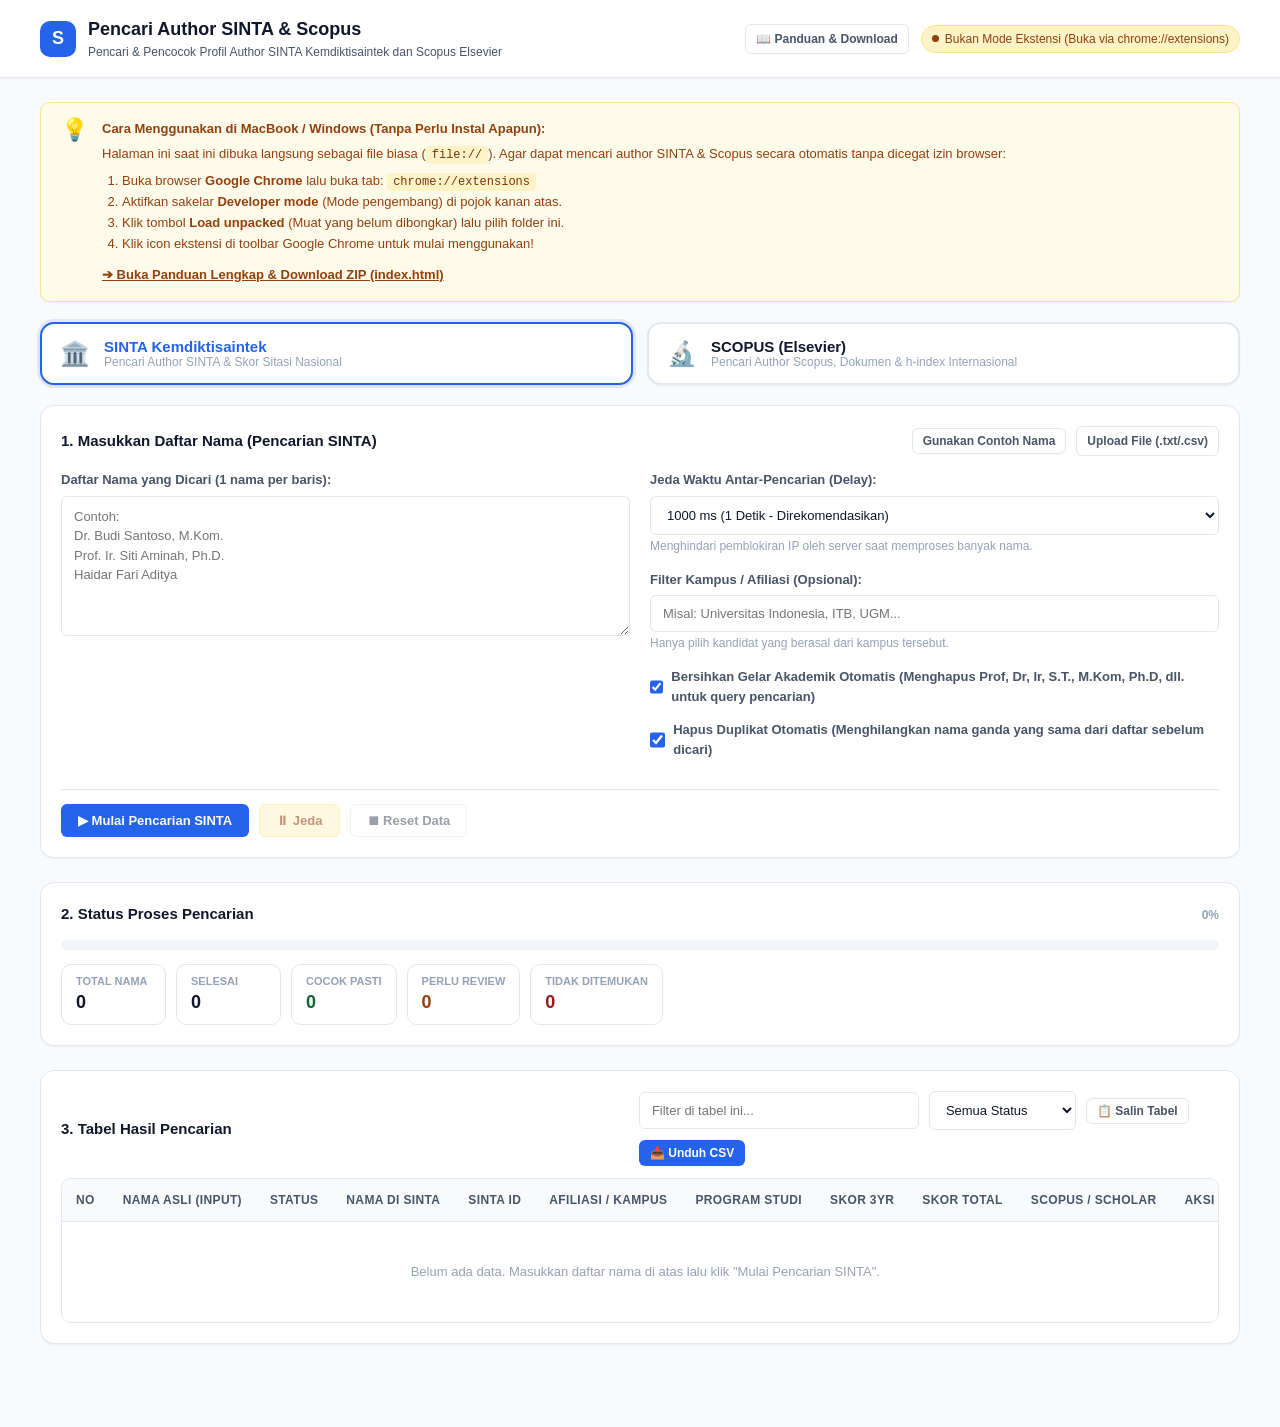
==== dashboard.html @ e217116c "Setup GitHub Pages landing page with direct zip download and tutorial" ====
<!DOCTYPE html>
<html lang="id">
<head>
    <meta charset="UTF-8">
    <meta name="viewport" content="width=device-width, initial-scale=1.0">
    <title>Pencari Author SINTA & Scopus - Pencocok & Resolusi Nama</title>
    <link rel="stylesheet" href="style.css">
    <link rel="shortcut icon" href="icon.png" type="image/png">
</head>
<body>

    <!-- Header Navigation -->
    <header>
        <div class="container header-content">
            <div class="brand">
                <div class="brand-icon">S</div>
                <div>
                    <h1>Pencari Author SINTA & Scopus</h1>
                    <p>Pencari & Pencocok Profil Author SINTA Kemdiktisaintek dan Scopus Elsevier</p>
                </div>
            </div>
            <div class="header-meta">
                <a href="index.html" target="_blank" class="btn btn-secondary btn-sm" style="text-decoration: none; display: inline-flex; align-items: center; gap: 6px;">
                    📖 Panduan & Download
                </a>
                <span id="serverStatusBadge" class="badge-server">
                    <span class="dot"></span> Memeriksa Mode Ekstensi...
                </span>
            </div>
        </div>
    </header>

    <main class="container">

        <!-- Non-Extension Mode Notice Banner (Hidden when running as Chrome Extension) -->
        <div id="standaloneNotice" class="alert-banner hidden">
            <div class="alert-icon">💡</div>
            <div class="alert-body">
                <strong>Cara Menggunakan di MacBook / Windows (Tanpa Perlu Instal Apapun):</strong>
                <p style="margin: 4px 0 6px 0;">Halaman ini saat ini dibuka langsung sebagai file biasa (<code>file://</code>). Agar dapat mencari author SINTA & Scopus secara otomatis tanpa dicegat izin browser:</p>
                <ol style="margin: 0 0 0 20px; line-height: 1.6;">
                    <li>Buka browser <strong>Google Chrome</strong> lalu buka tab: <code>chrome://extensions</code></li>
                    <li>Aktifkan sakelar <strong>Developer mode</strong> (Mode pengembang) di pojok kanan atas.</li>
                    <li>Klik tombol <strong>Load unpacked</strong> (Muat yang belum dibongkar) lalu pilih folder ini.</li>
                    <li>Klik icon ekstensi di toolbar Google Chrome untuk mulai menggunakan!</li>
                </ol>
                <div style="margin-top: 10px;">
                    <a href="index.html" target="_blank" style="color: #92400e; font-weight: 600; text-decoration: underline;">
                        ➔ Buka Panduan Lengkap & Download ZIP (index.html)
                    </a>
                </div>
            </div>
        </div>

        <!-- Source Selector Tabs -->
        <div class="source-tabs">
            <button type="button" id="tabSinta" class="source-tab active">
                <span class="source-icon">🏛️</span>
                <div>
                    <div class="source-title">SINTA Kemdiktisaintek</div>
                    <div class="source-desc">Pencari Author SINTA & Skor Sitasi Nasional</div>
                </div>
            </button>
            <button type="button" id="tabScopus" class="source-tab">
                <span class="source-icon">🔬</span>
                <div>
                    <div class="source-title">SCOPUS (Elsevier)</div>
                    <div class="source-desc">Pencari Author Scopus, Dokumen & h-index Internasional</div>
                </div>
            </button>
        </div>

        <!-- Section 1: Input & Configuration -->
        <section class="card">
            <div class="card-title">
                <span id="section1Title">1. Masukkan Daftar Nama (Pencarian SINTA)</span>
                <div class="btn-group">
                    <button type="button" id="btnSampleNames" class="btn btn-secondary btn-sm">Gunakan Contoh Nama</button>
                    <label class="btn btn-secondary btn-sm" style="margin-bottom: 0; cursor: pointer;">
                        Upload File (.txt/.csv)
                        <input type="file" id="fileUploadInput" accept=".txt,.csv" style="display: none;">
                    </label>
                </div>
            </div>

            <div class="grid-2">
                <!-- Names Textarea -->
                <div>
                    <label for="namesInput">Daftar Nama yang Dicari (1 nama per baris):</label>
                    <textarea id="namesInput" placeholder="Contoh:&#10;Dr. Budi Santoso, M.Kom.&#10;Prof. Ir. Siti Aminah, Ph.D.&#10;Haidar Fari Aditya"></textarea>
                </div>

                <!-- Parameters & Options -->
                <div>
                    <div class="form-group">
                        <label for="delaySelect">Jeda Waktu Antar-Pencarian (Delay):</label>
                        <select id="delaySelect">
                            <option value="800">800 ms (Cepat)</option>
                            <option value="1000" selected>1000 ms (1 Detik - Direkomendasikan)</option>
                            <option value="1500">1500 ms (1.5 Detik - Lebih Aman)</option>
                            <option value="2000">2000 ms (2 Detik - Sangat Aman)</option>
                        </select>
                        <span class="text-muted text-sm">Menghindari pemblokiran IP oleh server saat memproses banyak nama.</span>
                    </div>

                    <div class="form-group">
                        <label for="campusFilter">Filter Kampus / Afiliasi (Opsional):</label>
                        <input type="text" id="campusFilter" placeholder="Misal: Universitas Indonesia, ITB, UGM...">
                        <span class="text-muted text-sm">Hanya pilih kandidat yang berasal dari kampus tersebut.</span>
                    </div>

                    <div class="form-group">
                        <label class="form-check">
                            <input type="checkbox" id="stripTitlesCheck" checked>
                            <span><strong>Bersihkan Gelar Akademik Otomatis</strong> (Menghapus Prof, Dr, Ir, S.T., M.Kom, Ph.D, dll. untuk query pencarian)</span>
                        </label>
                    </div>

                    <div class="form-group">
                        <label class="form-check">
                            <input type="checkbox" id="removeDuplicatesCheck" checked>
                            <span><strong>Hapus Duplikat Otomatis</strong> (Menghilangkan nama ganda yang sama dari daftar sebelum dicari)</span>
                        </label>
                    </div>
                </div>
            </div>

            <!-- Action Buttons -->
            <div class="btn-group" style="margin-top: 16px; padding-top: 14px; border-top: 1px solid var(--border-color);">
                <button type="button" id="btnStart" class="btn btn-primary">
                    ▶ Mulai Pencarian SINTA
                </button>
                <button type="button" id="btnPause" class="btn btn-warning" disabled>
                    ⏸ Jeda
                </button>
                <button type="button" id="btnReset" class="btn btn-secondary" disabled>
                    ⏹ Reset Data
                </button>
            </div>
        </section>

        <!-- Section 2: Progress & Stats Dashboard -->
        <section class="card">
            <div class="card-title">
                <span>2. Status Proses Pencarian</span>
                <span id="progressText" class="text-muted text-sm">0%</span>
            </div>

            <div class="progress-container">
                <div id="progressBar" class="progress-bar"></div>
            </div>

            <div class="stat-pills">
                <div class="stat-pill">
                    <span class="stat-label">Total Nama</span>
                    <span id="statTotal" class="stat-value">0</span>
                </div>
                <div class="stat-pill">
                    <span class="stat-label">Selesai</span>
                    <span id="statDone" class="stat-value">0</span>
                </div>
                <div class="stat-pill">
                    <span class="stat-label">Cocok Pasti</span>
                    <span id="statMatched" class="stat-value text-success">0</span>
                </div>
                <div class="stat-pill">
                    <span class="stat-label">Perlu Review</span>
                    <span id="statReview" class="stat-value" style="color: var(--warning-text);">0</span>
                </div>
                <div class="stat-pill">
                    <span class="stat-label">Tidak Ditemukan</span>
                    <span id="statNotFound" class="stat-value text-danger">0</span>
                </div>
            </div>
        </section>

        <!-- Review Alert Banner (When multiple candidates need user confirmation) -->
        <div id="reviewBanner" class="review-box hidden">
            <div style="display: flex; justify-content: space-between; align-items: center; flex-wrap: wrap; gap: 12px;">
                <div>
                    <strong style="color: var(--warning-text); font-size: 14px;">⚠ Perhatian: Terdapat <span id="reviewCount">0</span> nama yang memerlukan konfirmasi Anda</strong>
                    <p style="color: var(--text-secondary); font-size: 12px; margin-top: 2px;">
                        Ditemukan lebih dari 1 kandidat atau skor kemiripan nama bervariasi.
                    </p>
                </div>
                <div class="btn-group">
                    <button type="button" id="btnReviewNext" class="btn btn-warning btn-sm">
                        Review Satu Per Satu
                    </button>
                    <button type="button" id="btnAcceptAllTop" class="btn btn-secondary btn-sm">
                        Pilih Rekomendasi Teratas untuk Semua
                    </button>
                </div>
            </div>
        </div>

        <!-- Section 3: Results Table & CSV Export -->
        <section class="card">
            <div class="table-filter-bar">
                <div class="card-title" style="margin-bottom: 0;">
                    <span>3. Tabel Hasil Pencarian</span>
                </div>

                <div class="btn-group" style="align-items: center;">
                    <input type="text" id="tableSearchInput" class="search-table-input" placeholder="Filter di tabel ini...">
                    
                    <select id="statusFilter" style="width: auto;">
                        <option value="all">Semua Status</option>
                        <option value="matched">Cocok (Matched)</option>
                        <option value="need_review">Perlu Review</option>
                        <option value="not_found">Tidak Ditemukan</option>
                        <option value="skipped">Dilewati / Kosong</option>
                    </select>

                    <button type="button" id="btnCopyTable" class="btn btn-secondary btn-sm">
                        📋 Salin Tabel
                    </button>
                    <button type="button" id="btnExportCSV" class="btn btn-primary btn-sm">
                        📥 Unduh CSV
                    </button>
                </div>
            </div>

            <div class="table-wrapper">
                <table>
                    <thead id="resultsTableHead">
                        <!-- Rendered dynamically by app.js -->
                    </thead>
                    <tbody id="resultsTableBody">
                        <tr>
                            <td colspan="11" style="text-align: center; padding: 40px; color: var(--text-muted);">
                                Belum ada data. Masukkan daftar nama di atas lalu klik "Mulai Pencarian SINTA".
                            </td>
                        </tr>
                    </tbody>
                </table>
            </div>
        </section>

    </main>

    <!-- Modal for Resolving Candidate Selection -->
    <div id="reviewModal" class="modal-overlay hidden">
        <div class="modal-content">
            <div class="modal-header">
                <div>
                    <h3 id="modalTitle">Pilih Kandidat SINTA</h3>
                    <p id="modalSubtitle" class="text-muted text-sm"></p>
                </div>
                <button type="button" id="btnModalCloseHeader" class="btn btn-secondary btn-sm">✕</button>
            </div>
            
            <div class="modal-body">
                <p style="font-size: 13px; color: var(--text-secondary); margin-bottom: 12px;">
                    Klik salah satu kartu di bawah ini untuk memilih author yang sesuai, atau klik tombol "Tidak Ada yang Benar" jika bukan salah satunya:
                </p>
                <div id="candidateCardsContainer" class="candidate-grid"></div>
            </div>

            <div class="modal-footer">
                <button type="button" id="btnModalChooseNone" class="btn btn-danger btn-sm">
                    ✕ Tidak Ada yang Benar (Tandai Kosong)
                </button>
                <button type="button" id="btnModalCloseFooter" class="btn btn-secondary btn-sm">
                    Tutup
                </button>
            </div>
        </div>
    </div>

    <!-- Application Script -->
    <script src="app.js"></script>
</body>
</html>
---- style.css ----
/* ==========================================================================
   SINTA Author Finder - Clean Light Mode Stylesheet
   ========================================================================== */

:root {
    --bg-page: #f8fafc;
    --bg-card: #ffffff;
    --border-color: #e2e8f0;
    --border-light: #f1f5f9;
    
    --text-primary: #0f172a;
    --text-secondary: #475569;
    --text-muted: #94a3b8;
    
    --primary: #2563eb;
    --primary-hover: #1d4ed8;
    --primary-light: #eff6ff;
    
    --success-bg: #dcfce7;
    --success-text: #166534;
    --success-border: #bbf7d0;
    
    --warning-bg: #fef3c7;
    --warning-text: #92400e;
    --warning-border: #fde68a;
    
    --danger-bg: #fee2e2;
    --danger-text: #991b1b;
    --danger-border: #fecaca;
    
    --neutral-bg: #f1f5f9;
    --neutral-text: #475569;
    --neutral-border: #cbd5e1;

    --radius-sm: 6px;
    --radius-md: 10px;
    --radius-lg: 14px;
    --shadow-sm: 0 1px 2px 0 rgba(0, 0, 0, 0.05);
    --shadow-md: 0 4px 6px -1px rgba(0, 0, 0, 0.07), 0 2px 4px -2px rgba(0, 0, 0, 0.05);
    --shadow-lg: 0 10px 15px -3px rgba(0, 0, 0, 0.08), 0 4px 6px -4px rgba(0, 0, 0, 0.04);
}

* {
    box-sizing: border-box;
    margin: 0;
    padding: 0;
}

body {
    font-family: -apple-system, BlinkMacSystemFont, "Segoe UI", Roboto, "Helvetica Neue", Arial, sans-serif;
    background-color: var(--bg-page);
    color: var(--text-primary);
    line-height: 1.5;
    font-size: 14px;
    padding-bottom: 60px;
}

/* Header & Container */
.container {
    max-width: 1240px;
    margin: 0 auto;
    padding: 0 20px;
}

header {
    background: #ffffff;
    border-bottom: 1px solid var(--border-color);
    padding: 16px 0;
    margin-bottom: 24px;
    box-shadow: var(--shadow-sm);
}

.header-content {
    display: flex;
    justify-content: space-between;
    align-items: center;
}

.brand {
    display: flex;
    align-items: center;
    gap: 12px;
}

.brand-icon {
    width: 36px;
    height: 36px;
    background: var(--primary);
    color: white;
    border-radius: var(--radius-md);
    display: flex;
    align-items: center;
    justify-content: center;
    font-weight: 700;
    font-size: 18px;
}

.brand h1 {
    font-size: 18px;
    font-weight: 700;
    color: var(--text-primary);
}

.brand p {
    font-size: 12px;
    color: var(--text-secondary);
}

.header-meta {
    display: flex;
    align-items: center;
    gap: 12px;
}

.badge-server {
    display: inline-flex;
    align-items: center;
    gap: 6px;
    font-size: 12px;
    padding: 4px 10px;
    border-radius: 9999px;
    background: var(--success-bg);
    color: var(--success-text);
    border: 1px solid var(--success-border);
    font-weight: 500;
}

.badge-server.badge-success {
    background: var(--success-bg);
    color: var(--success-text);
    border-color: var(--success-border);
}

.badge-server.badge-warning {
    background: var(--warning-bg);
    color: var(--warning-text);
    border-color: var(--warning-border);
}

.alert-banner {
    display: flex;
    align-items: flex-start;
    gap: 14px;
    padding: 16px 20px;
    margin-bottom: 20px;
    background: #fffbeb;
    border: 1px solid #fde68a;
    border-radius: var(--radius-md);
    color: #92400e;
    box-shadow: var(--shadow-sm);
}

.alert-banner .alert-icon {
    font-size: 22px;
    line-height: 1;
}

.alert-banner .alert-body {
    flex: 1;
    font-size: 13px;
    line-height: 1.6;
}

.alert-banner .alert-body code {
    background: #fef3c7;
    padding: 2px 6px;
    border-radius: 4px;
    font-size: 12px;
    font-family: monospace;
    color: #78350f;
}

.dot {
    width: 7px;
    height: 7px;
    border-radius: 50%;
    background: currentColor;
    display: inline-block;
}

/* Source Selector Tabs */
.source-tabs {
    display: grid;
    grid-template-columns: 1fr 1fr;
    gap: 14px;
    margin-bottom: 20px;
}

.source-tab {
    background: #ffffff;
    border: 2px solid var(--border-color);
    border-radius: var(--radius-lg);
    padding: 14px 18px;
    display: flex;
    align-items: center;
    gap: 14px;
    cursor: pointer;
    transition: all 0.2s ease;
    text-align: left;
    box-shadow: var(--shadow-sm);
}

.source-tab:hover {
    border-color: #93c5fd;
    background: #f8fafc;
}

.source-tab.active {
    border-color: var(--primary);
    background: #ffffff;
    box-shadow: 0 0 0 3px rgba(37, 99, 235, 0.12), var(--shadow-sm);
}

.source-icon {
    font-size: 24px;
    line-height: 1;
}

.source-title {
    font-size: 15px;
    font-weight: 700;
    color: var(--text-primary);
}

.source-desc {
    font-size: 12px;
    color: var(--text-muted);
}

.source-tab.active .source-title {
    color: var(--primary);
}

/* Cards & Layout */
.card {
    background: var(--bg-card);
    border: 1px solid var(--border-color);
    border-radius: var(--radius-lg);
    box-shadow: var(--shadow-sm);
    padding: 20px;
    margin-bottom: 24px;
}

.card-title {
    font-size: 15px;
    font-weight: 600;
    margin-bottom: 14px;
    color: var(--text-primary);
    display: flex;
    align-items: center;
    justify-content: space-between;
}

.grid-2 {
    display: grid;
    grid-template-columns: 1fr 1fr;
    gap: 20px;
}

@media (max-width: 860px) {
    .grid-2 {
        grid-template-columns: 1fr;
    }
}

/* Forms & Inputs */
label {
    display: block;
    font-size: 13px;
    font-weight: 600;
    color: var(--text-secondary);
    margin-bottom: 6px;
}

textarea, input[type="text"], select {
    width: 100%;
    padding: 10px 12px;
    border: 1px solid var(--border-color);
    border-radius: var(--radius-sm);
    font-size: 13px;
    color: var(--text-primary);
    background: #ffffff;
    transition: border-color 0.15s ease, box-shadow 0.15s ease;
    font-family: inherit;
}

textarea:focus, input[type="text"]:focus, select:focus {
    outline: none;
    border-color: var(--primary);
    box-shadow: 0 0 0 3px rgba(37, 99, 235, 0.12);
}

textarea {
    resize: vertical;
    min-height: 140px;
    line-height: 1.5;
}

.form-group {
    margin-bottom: 14px;
}

.form-check {
    display: flex;
    align-items: center;
    gap: 8px;
    cursor: pointer;
    font-size: 13px;
    color: var(--text-secondary);
    user-select: none;
}

.form-check input[type="checkbox"] {
    width: 16px;
    height: 16px;
    cursor: pointer;
    accent-color: var(--primary);
}

/* Buttons */
.btn-group {
    display: flex;
    flex-wrap: wrap;
    gap: 10px;
    align-items: center;
}

.btn {
    display: inline-flex;
    align-items: center;
    justify-content: center;
    gap: 6px;
    padding: 8px 16px;
    font-size: 13px;
    font-weight: 600;
    border-radius: var(--radius-sm);
    border: 1px solid transparent;
    cursor: pointer;
    transition: all 0.15s ease;
    text-decoration: none;
    user-select: none;
}

.btn:disabled {
    opacity: 0.55;
    cursor: not-allowed !important;
}

.btn-primary {
    background: var(--primary);
    color: white;
}
.btn-primary:hover:not(:disabled) {
    background: var(--primary-hover);
}

.btn-secondary {
    background: #ffffff;
    border-color: var(--border-color);
    color: var(--text-secondary);
}
.btn-secondary:hover:not(:disabled) {
    background: var(--neutral-bg);
    color: var(--text-primary);
}

.btn-warning {
    background: var(--warning-bg);
    color: var(--warning-text);
    border-color: var(--warning-border);
}
.btn-warning:hover:not(:disabled) {
    filter: brightness(0.96);
}

.btn-danger {
    background: var(--danger-bg);
    color: var(--danger-text);
    border-color: var(--danger-border);
}

.btn-sm {
    padding: 5px 10px;
    font-size: 12px;
}

/* Progress & Live Dashboard */
.progress-container {
    background: var(--border-light);
    height: 10px;
    border-radius: 9999px;
    overflow: hidden;
    margin: 12px 0 8px 0;
    position: relative;
}

.progress-bar {
    height: 100%;
    width: 0%;
    background: var(--primary);
    border-radius: 9999px;
    transition: width 0.25s ease;
}

.stat-pills {
    display: flex;
    flex-wrap: wrap;
    gap: 10px;
    margin-top: 14px;
}

.stat-pill {
    padding: 8px 14px;
    border-radius: var(--radius-md);
    background: #ffffff;
    border: 1px solid var(--border-color);
    display: flex;
    flex-direction: column;
    min-width: 105px;
}

.stat-label {
    font-size: 11px;
    color: var(--text-muted);
    font-weight: 600;
    text-transform: uppercase;
}

.stat-value {
    font-size: 18px;
    font-weight: 700;
    color: var(--text-primary);
}

/* Badges */
.badge {
    display: inline-flex;
    align-items: center;
    gap: 4px;
    padding: 3px 8px;
    border-radius: 9999px;
    font-size: 11px;
    font-weight: 600;
    border: 1px solid transparent;
}

.badge-success {
    background: var(--success-bg);
    color: var(--success-text);
    border-color: var(--success-border);
}

.badge-warning {
    background: var(--warning-bg);
    color: var(--warning-text);
    border-color: var(--warning-border);
}

.badge-danger {
    background: var(--danger-bg);
    color: var(--danger-text);
    border-color: var(--danger-border);
}

.badge-neutral {
    background: var(--neutral-bg);
    color: var(--neutral-text);
    border-color: var(--neutral-border);
}

.badge-score {
    background: var(--primary-light);
    color: var(--primary);
    border-color: #bfdbfe;
    font-weight: 700;
}

/* Candidate Review Section / Modal */
.review-box {
    border: 1px solid #fde68a;
    background: #fffbeb;
    border-radius: var(--radius-md);
    padding: 16px;
    margin-bottom: 20px;
}

.candidate-grid {
    display: grid;
    grid-template-columns: repeat(auto-fill, minmax(320px, 1fr));
    gap: 14px;
    margin: 14px 0;
}

.candidate-card {
    background: #ffffff;
    border: 2px solid var(--border-color);
    border-radius: var(--radius-md);
    padding: 14px;
    cursor: pointer;
    transition: all 0.15s ease;
    display: flex;
    flex-direction: column;
    gap: 10px;
    position: relative;
}

.candidate-card:hover {
    border-color: #93c5fd;
    box-shadow: var(--shadow-md);
}

.candidate-card.selected {
    border-color: var(--primary);
    background: #f8fafc;
    box-shadow: 0 0 0 2px rgba(37, 99, 235, 0.15);
}

.candidate-header {
    display: flex;
    gap: 12px;
    align-items: flex-start;
}

.candidate-avatar {
    width: 52px;
    height: 52px;
    border-radius: var(--radius-sm);
    object-fit: cover;
    background: #e2e8f0;
    border: 1px solid var(--border-color);
    flex-shrink: 0;
}

.candidate-info {
    flex: 1;
    min-width: 0;
}

.candidate-name {
    font-size: 14px;
    font-weight: 700;
    color: var(--text-primary);
    margin-bottom: 2px;
    display: flex;
    align-items: center;
    gap: 6px;
    flex-wrap: wrap;
}

.candidate-affil {
    font-size: 12px;
    color: var(--text-secondary);
    font-weight: 500;
}

.candidate-dept {
    font-size: 11px;
    color: var(--text-muted);
}

.candidate-metrics {
    display: grid;
    grid-template-columns: 1fr 1fr;
    gap: 6px;
    background: var(--neutral-bg);
    padding: 8px 10px;
    border-radius: var(--radius-sm);
    font-size: 11px;
}

.candidate-metrics span {
    color: var(--text-secondary);
}

.candidate-metrics strong {
    color: var(--text-primary);
}

.candidate-subjects {
    font-size: 11px;
    color: var(--text-muted);
    overflow: hidden;
    text-overflow: ellipsis;
    white-space: nowrap;
}

.candidate-select-btn {
    margin-top: auto;
    width: 100%;
    padding: 6px 12px;
    font-size: 12px;
    font-weight: 600;
    border-radius: var(--radius-sm);
    text-align: center;
    border: 1px solid var(--border-color);
    background: #ffffff;
    color: var(--text-secondary);
}

.candidate-card.selected .candidate-select-btn {
    background: var(--primary);
    color: white;
    border-color: var(--primary);
}

/* Results Data Table */
.table-wrapper {
    overflow-x: auto;
    border: 1px solid var(--border-color);
    border-radius: var(--radius-md);
    background: #ffffff;
}

table {
    width: 100%;
    border-collapse: collapse;
    font-size: 13px;
    text-align: left;
}

thead {
    background: #f8fafc;
    border-bottom: 1px solid var(--border-color);
}

th {
    padding: 12px 14px;
    font-weight: 600;
    color: var(--text-secondary);
    white-space: nowrap;
    font-size: 12px;
    text-transform: uppercase;
    letter-spacing: 0.03em;
}

td {
    padding: 12px 14px;
    border-bottom: 1px solid var(--border-light);
    color: var(--text-primary);
    vertical-align: middle;
}

tbody tr:hover {
    background-color: #f8fafc;
}

tbody tr:last-child td {
    border-bottom: none;
}

.table-filter-bar {
    display: flex;
    justify-content: space-between;
    align-items: center;
    gap: 12px;
    margin-bottom: 12px;
    flex-wrap: wrap;
}

.search-table-input {
    max-width: 280px;
}

/* Modal for Single Item Review */
.modal-overlay {
    position: fixed;
    top: 0;
    left: 0;
    right: 0;
    bottom: 0;
    background: rgba(15, 23, 42, 0.45);
    display: flex;
    align-items: center;
    justify-content: center;
    z-index: 1000;
    padding: 20px;
    backdrop-filter: blur(2px);
}

.modal-content {
    background: #ffffff;
    border-radius: var(--radius-lg);
    box-shadow: var(--shadow-lg);
    max-width: 800px;
    width: 100%;
    max-height: 90vh;
    display: flex;
    flex-direction: column;
    overflow: hidden;
}

.modal-header {
    padding: 16px 20px;
    border-bottom: 1px solid var(--border-color);
    display: flex;
    justify-content: space-between;
    align-items: center;
}

.modal-header h3 {
    font-size: 16px;
    font-weight: 700;
}

.modal-body {
    padding: 20px;
    overflow-y: auto;
}

.modal-footer {
    padding: 14px 20px;
    border-top: 1px solid var(--border-color);
    display: flex;
    justify-content: flex-end;
    gap: 10px;
    background: #f8fafc;
}

/* Utility */
.text-muted { color: var(--text-muted); }
.text-success { color: var(--success-text); }
.text-danger { color: var(--danger-text); }
.text-sm { font-size: 12px; }
.truncate {
    overflow: hidden;
    text-overflow: ellipsis;
    white-space: nowrap;
    max-width: 220px;
}
.hidden { display: none !important; }
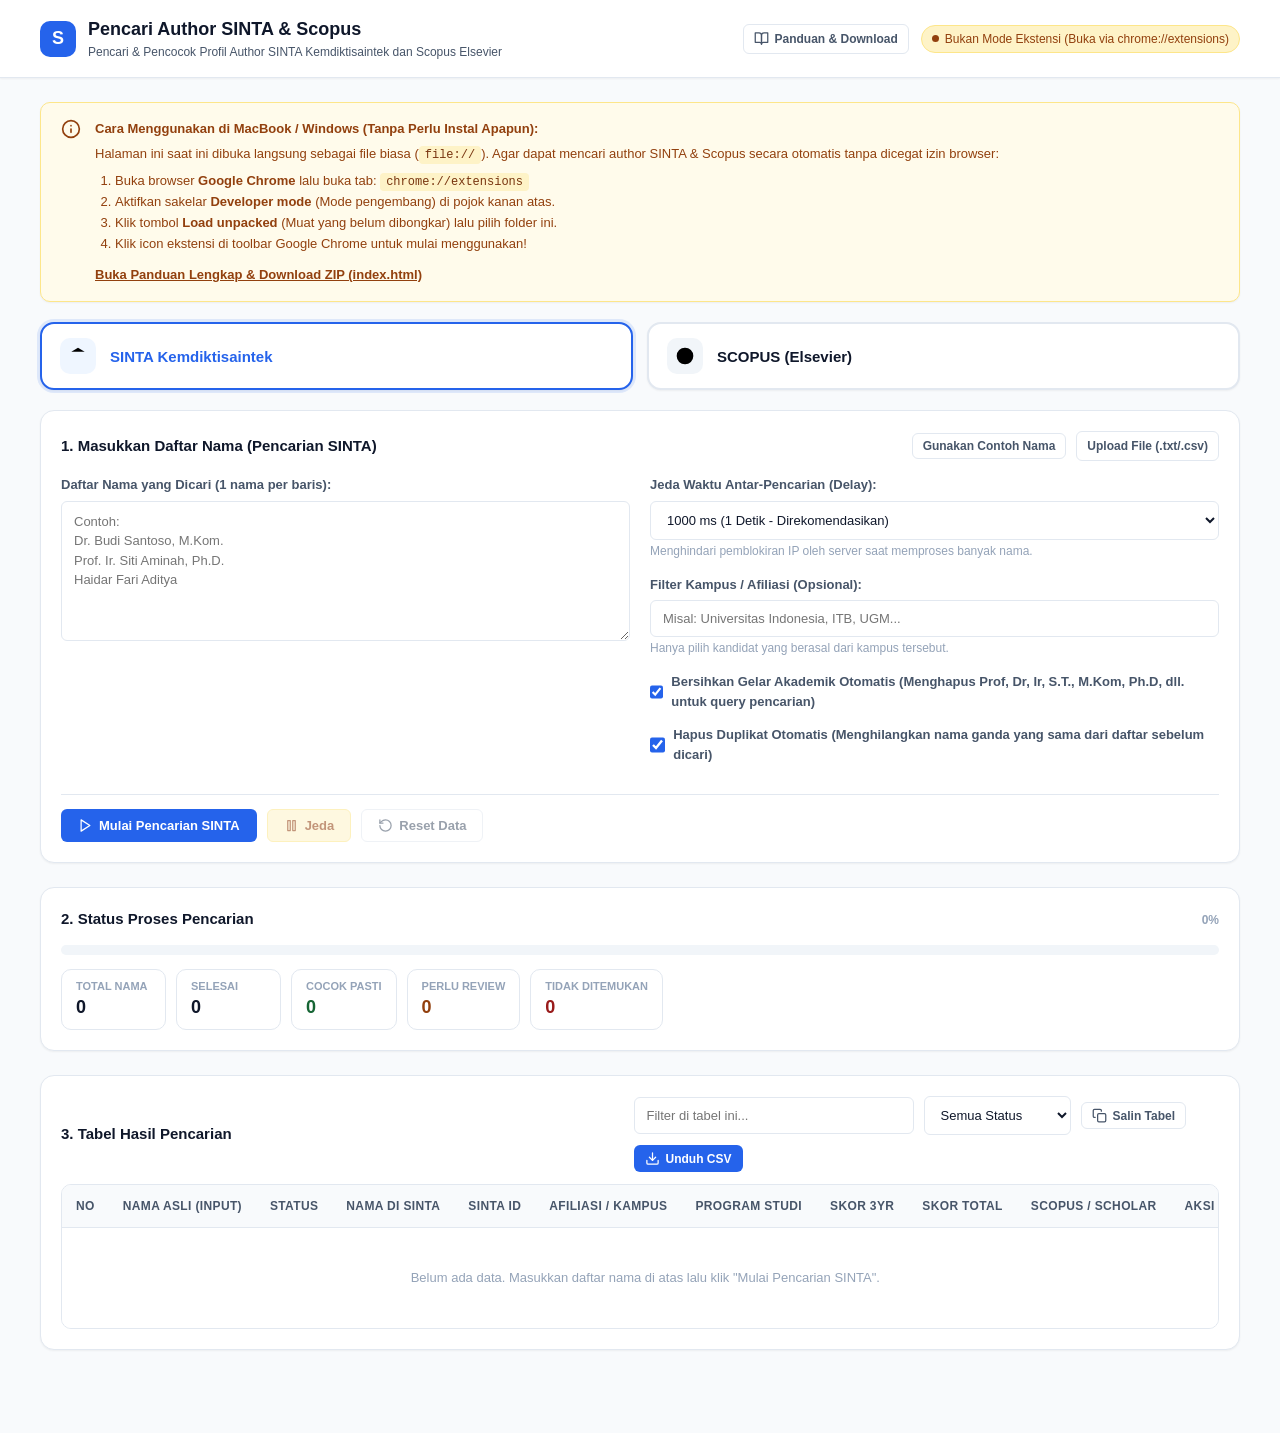
==== commit d4461e8c: "Replace keyboard emojis with clean Lucide SVG icons (MIT License) in dashboard and UI controls" ====
--- a/dashboard.html
+++ b/dashboard.html
@@ -21,7 +21,8 @@
             </div>
             <div class="header-meta">
                 <a href="index.html" target="_blank" class="btn btn-secondary btn-sm" style="text-decoration: none; display: inline-flex; align-items: center; gap: 6px;">
-                    📖 Panduan & Download
+                    <svg class="icon" viewBox="0 0 24 24"><path d="M2 3h6a4 4 0 0 1 4 4v14a3 3 0 0 0-3-3H2z"></path><path d="M22 3h-6a4 4 0 0 0-4 4v14a3 3 0 0 1 3-3h7z"></path></svg>
+                    Panduan & Download
                 </a>
                 <span id="serverStatusBadge" class="badge-server">
                     <span class="dot"></span> Memeriksa Mode Ekstensi...
@@ -34,7 +35,9 @@
 
         <!-- Non-Extension Mode Notice Banner (Hidden when running as Chrome Extension) -->
         <div id="standaloneNotice" class="alert-banner hidden">
-            <div class="alert-icon">💡</div>
+            <div class="alert-icon">
+                <svg class="icon icon-lg" viewBox="0 0 24 24"><circle cx="12" cy="12" r="10"></circle><line x1="12" y1="16" x2="12" y2="12"></line><line x1="12" y1="8" x2="12.01" y2="8"></line></svg>
+            </div>
             <div class="alert-body">
                 <strong>Cara Menggunakan di MacBook / Windows (Tanpa Perlu Instal Apapun):</strong>
                 <p style="margin: 4px 0 6px 0;">Halaman ini saat ini dibuka langsung sebagai file biasa (<code>file://</code>). Agar dapat mencari author SINTA & Scopus secara otomatis tanpa dicegat izin browser:</p>
@@ -46,7 +49,7 @@
                 </ol>
                 <div style="margin-top: 10px;">
                     <a href="index.html" target="_blank" style="color: #92400e; font-weight: 600; text-decoration: underline;">
-                        ➔ Buka Panduan Lengkap & Download ZIP (index.html)
+                        Buka Panduan Lengkap & Download ZIP (index.html)
                     </a>
                 </div>
             </div>
@@ -55,17 +58,19 @@
         <!-- Source Selector Tabs -->
         <div class="source-tabs">
             <button type="button" id="tabSinta" class="source-tab active">
-                <span class="source-icon">🏛️</span>
+                <span class="source-icon">
+                    <svg class="icon-lg" viewBox="0 0 24 24"><line x1="3" y1="22" x2="21" y2="22"></line><line x1="6" y1="18" x2="6" y2="11"></line><line x1="10" y1="18" x2="10" y2="11"></line><line x1="14" y1="18" x2="14" y2="11"></line><line x1="18" y1="18" x2="18" y2="11"></line><polygon points="12 2 20 7 4 7"></polygon></svg>
+                </span>
                 <div>
                     <div class="source-title">SINTA Kemdiktisaintek</div>
-                    <div class="source-desc">Pencari Author SINTA & Skor Sitasi Nasional</div>
                 </div>
             </button>
             <button type="button" id="tabScopus" class="source-tab">
-                <span class="source-icon">🔬</span>
+                <span class="source-icon">
+                    <svg class="icon-lg" viewBox="0 0 24 24"><circle cx="12" cy="12" r="10"></circle><line x1="2" y1="12" x2="22" y2="12"></line><path d="M12 2a15.3 15.3 0 0 1 4 10 15.3 15.3 0 0 1-4 10 15.3 15.3 0 0 1-4-10 15.3 15.3 0 0 1 4-10z"></path></svg>
+                </span>
                 <div>
                     <div class="source-title">SCOPUS (Elsevier)</div>
-                    <div class="source-desc">Pencari Author Scopus, Dokumen & h-index Internasional</div>
                 </div>
             </button>
         </div>
@@ -128,13 +133,16 @@
             <!-- Action Buttons -->
             <div class="btn-group" style="margin-top: 16px; padding-top: 14px; border-top: 1px solid var(--border-color);">
                 <button type="button" id="btnStart" class="btn btn-primary">
-                    ▶ Mulai Pencarian SINTA
+                    <svg class="icon" viewBox="0 0 24 24"><polygon points="5 3 19 12 5 21 5 3"></polygon></svg>
+                    <span id="btnStartText">Mulai Pencarian SINTA</span>
                 </button>
                 <button type="button" id="btnPause" class="btn btn-warning" disabled>
-                    ⏸ Jeda
+                    <svg class="icon" id="pauseIcon" viewBox="0 0 24 24"><rect x="6" y="4" width="4" height="16"></rect><rect x="14" y="4" width="4" height="16"></rect></svg>
+                    <span id="btnPauseText">Jeda</span>
                 </button>
                 <button type="button" id="btnReset" class="btn btn-secondary" disabled>
-                    ⏹ Reset Data
+                    <svg class="icon" viewBox="0 0 24 24"><path d="M3 12a9 9 0 1 0 9-9 9.75 9.75 0 0 0-6.74 2.74L3 8"></path><path d="M3 3v5h5"></path></svg>
+                    Reset Data
                 </button>
             </div>
         </section>
@@ -178,7 +186,7 @@
         <div id="reviewBanner" class="review-box hidden">
             <div style="display: flex; justify-content: space-between; align-items: center; flex-wrap: wrap; gap: 12px;">
                 <div>
-                    <strong style="color: var(--warning-text); font-size: 14px;">⚠ Perhatian: Terdapat <span id="reviewCount">0</span> nama yang memerlukan konfirmasi Anda</strong>
+                    <strong style="color: var(--warning-text); font-size: 14px;">Perhatian: Terdapat <span id="reviewCount">0</span> nama yang memerlukan konfirmasi Anda</strong>
                     <p style="color: var(--text-secondary); font-size: 12px; margin-top: 2px;">
                         Ditemukan lebih dari 1 kandidat atau skor kemiripan nama bervariasi.
                     </p>
@@ -213,10 +221,12 @@
                     </select>
 
                     <button type="button" id="btnCopyTable" class="btn btn-secondary btn-sm">
-                        📋 Salin Tabel
+                        <svg class="icon" viewBox="0 0 24 24"><rect x="9" y="9" width="13" height="13" rx="2" ry="2"></rect><path d="M5 15H4a2 2 0 0 1-2-2V4a2 2 0 0 1 2-2h9a2 2 0 0 1 2 2v1"></path></svg>
+                        Salin Tabel
                     </button>
                     <button type="button" id="btnExportCSV" class="btn btn-primary btn-sm">
-                        📥 Unduh CSV
+                        <svg class="icon" viewBox="0 0 24 24"><path d="M21 15v4a2 2 0 0 1-2 2H5a2 2 0 0 1-2-2v-4"></path><polyline points="7 10 12 15 17 10"></polyline><line x1="12" y1="15" x2="12" y2="3"></line></svg>
+                        Unduh CSV
                     </button>
                 </div>
             </div>
@@ -247,7 +257,9 @@
                     <h3 id="modalTitle">Pilih Kandidat SINTA</h3>
                     <p id="modalSubtitle" class="text-muted text-sm"></p>
                 </div>
-                <button type="button" id="btnModalCloseHeader" class="btn btn-secondary btn-sm">✕</button>
+                <button type="button" id="btnModalCloseHeader" class="btn btn-secondary btn-sm" aria-label="Tutup">
+                    <svg class="icon" viewBox="0 0 24 24"><line x1="18" y1="6" x2="6" y2="18"></line><line x1="6" y1="6" x2="18" y2="18"></line></svg>
+                </button>
             </div>
             
             <div class="modal-body">
@@ -259,7 +271,7 @@
 
             <div class="modal-footer">
                 <button type="button" id="btnModalChooseNone" class="btn btn-danger btn-sm">
-                    ✕ Tidak Ada yang Benar (Tandai Kosong)
+                    Tidak Ada yang Benar (Tandai Kosong)
                 </button>
                 <button type="button" id="btnModalCloseFooter" class="btn btn-secondary btn-sm">
                     Tutup
--- a/style.css
+++ b/style.css
@@ -211,9 +211,39 @@
     box-shadow: 0 0 0 3px rgba(37, 99, 235, 0.12), var(--shadow-sm);
 }
 
+.icon {
+    width: 15px;
+    height: 15px;
+    stroke: currentColor;
+    stroke-width: 2;
+    stroke-linecap: round;
+    stroke-linejoin: round;
+    fill: none;
+    display: inline-block;
+    vertical-align: -2px;
+    flex-shrink: 0;
+}
+
+.icon-lg {
+    width: 20px;
+    height: 20px;
+}
+
 .source-icon {
-    font-size: 24px;
-    line-height: 1;
+    width: 36px;
+    height: 36px;
+    border-radius: var(--radius-md);
+    background: #f1f5f9;
+    color: #475569;
+    display: flex;
+    align-items: center;
+    justify-content: center;
+    flex-shrink: 0;
+}
+
+.source-tab.active .source-icon {
+    background: #eff6ff;
+    color: var(--primary);
 }
 
 .source-title {
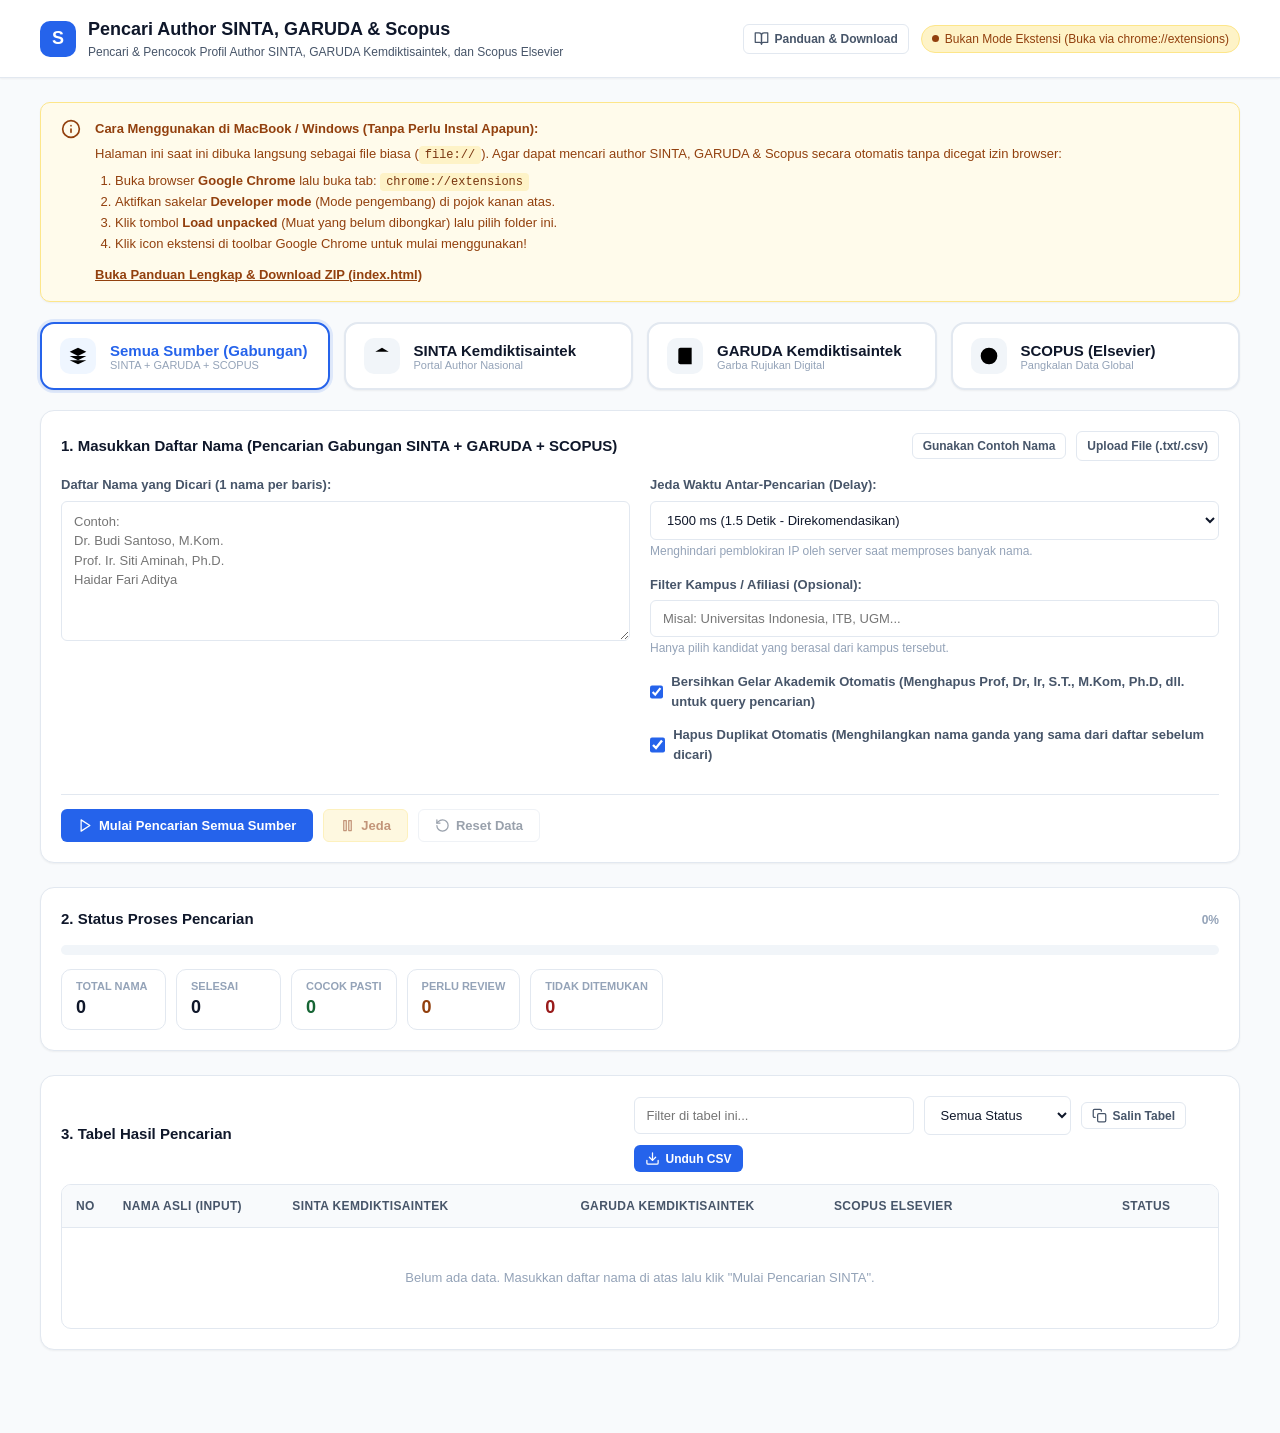
==== commit d5c8d667: "Add combined search mode (SINTA + GARUDA + SCOPUS in one row) with independent candidate resolution" ====
--- a/dashboard.html
+++ b/dashboard.html
@@ -3,7 +3,7 @@
 <head>
     <meta charset="UTF-8">
     <meta name="viewport" content="width=device-width, initial-scale=1.0">
-    <title>Pencari Author SINTA & Scopus - Pencocok & Resolusi Nama</title>
+    <title>Pencari Author SINTA, GARUDA & Scopus - Pencocok & Resolusi Nama</title>
     <link rel="stylesheet" href="style.css">
     <link rel="shortcut icon" href="icon.png" type="image/png">
 </head>
@@ -15,8 +15,8 @@
             <div class="brand">
                 <div class="brand-icon">S</div>
                 <div>
-                    <h1>Pencari Author SINTA & Scopus</h1>
-                    <p>Pencari & Pencocok Profil Author SINTA Kemdiktisaintek dan Scopus Elsevier</p>
+                    <h1>Pencari Author SINTA, GARUDA & Scopus</h1>
+                    <p>Pencari & Pencocok Profil Author SINTA, GARUDA Kemdiktisaintek, dan Scopus Elsevier</p>
                 </div>
             </div>
             <div class="header-meta">
@@ -40,7 +40,7 @@
             </div>
             <div class="alert-body">
                 <strong>Cara Menggunakan di MacBook / Windows (Tanpa Perlu Instal Apapun):</strong>
-                <p style="margin: 4px 0 6px 0;">Halaman ini saat ini dibuka langsung sebagai file biasa (<code>file://</code>). Agar dapat mencari author SINTA & Scopus secara otomatis tanpa dicegat izin browser:</p>
+                <p style="margin: 4px 0 6px 0;">Halaman ini saat ini dibuka langsung sebagai file biasa (<code>file://</code>). Agar dapat mencari author SINTA, GARUDA & Scopus secara otomatis tanpa dicegat izin browser:</p>
                 <ol style="margin: 0 0 0 20px; line-height: 1.6;">
                     <li>Buka browser <strong>Google Chrome</strong> lalu buka tab: <code>chrome://extensions</code></li>
                     <li>Aktifkan sakelar <strong>Developer mode</strong> (Mode pengembang) di pojok kanan atas.</li>
@@ -57,12 +57,31 @@
 
         <!-- Source Selector Tabs -->
         <div class="source-tabs">
-            <button type="button" id="tabSinta" class="source-tab active">
+            <button type="button" id="tabAll" class="source-tab active">
+                <span class="source-icon">
+                    <svg class="icon-lg" viewBox="0 0 24 24"><polygon points="12 2 2 7 12 12 22 7 12 2"></polygon><polyline points="2 17 12 22 22 17"></polyline><polyline points="2 12 12 17 22 12"></polyline></svg>
+                </span>
+                <div>
+                    <div class="source-title">Semua Sumber (Gabungan)</div>
+                    <div class="text-muted text-sm" style="font-size: 11px;">SINTA + GARUDA + SCOPUS</div>
+                </div>
+            </button>
+            <button type="button" id="tabSinta" class="source-tab">
                 <span class="source-icon">
                     <svg class="icon-lg" viewBox="0 0 24 24"><line x1="3" y1="22" x2="21" y2="22"></line><line x1="6" y1="18" x2="6" y2="11"></line><line x1="10" y1="18" x2="10" y2="11"></line><line x1="14" y1="18" x2="14" y2="11"></line><line x1="18" y1="18" x2="18" y2="11"></line><polygon points="12 2 20 7 4 7"></polygon></svg>
                 </span>
                 <div>
                     <div class="source-title">SINTA Kemdiktisaintek</div>
+                    <div class="text-muted text-sm" style="font-size: 11px;">Portal Author Nasional</div>
+                </div>
+            </button>
+            <button type="button" id="tabGaruda" class="source-tab">
+                <span class="source-icon">
+                    <svg class="icon-lg" viewBox="0 0 24 24"><path d="M4 19.5A2.5 2.5 0 0 1 6.5 17H20"></path><path d="M6.5 2H20v20H6.5A2.5 2.5 0 0 1 4 19.5v-15A2.5 2.5 0 0 1 6.5 2z"></path></svg>
+                </span>
+                <div>
+                    <div class="source-title">GARUDA Kemdiktisaintek</div>
+                    <div class="text-muted text-sm" style="font-size: 11px;">Garba Rujukan Digital</div>
                 </div>
             </button>
             <button type="button" id="tabScopus" class="source-tab">
@@ -71,6 +90,7 @@
                 </span>
                 <div>
                     <div class="source-title">SCOPUS (Elsevier)</div>
+                    <div class="text-muted text-sm" style="font-size: 11px;">Pangkalan Data Global</div>
                 </div>
             </button>
         </div>
@@ -78,7 +98,7 @@
         <!-- Section 1: Input & Configuration -->
         <section class="card">
             <div class="card-title">
-                <span id="section1Title">1. Masukkan Daftar Nama (Pencarian SINTA)</span>
+                <span id="section1Title">1. Masukkan Daftar Nama (Pencarian Gabungan SINTA + GARUDA + SCOPUS)</span>
                 <div class="btn-group">
                     <button type="button" id="btnSampleNames" class="btn btn-secondary btn-sm">Gunakan Contoh Nama</button>
                     <label class="btn btn-secondary btn-sm" style="margin-bottom: 0; cursor: pointer;">
@@ -101,8 +121,8 @@
                         <label for="delaySelect">Jeda Waktu Antar-Pencarian (Delay):</label>
                         <select id="delaySelect">
                             <option value="800">800 ms (Cepat)</option>
-                            <option value="1000" selected>1000 ms (1 Detik - Direkomendasikan)</option>
-                            <option value="1500">1500 ms (1.5 Detik - Lebih Aman)</option>
+                            <option value="1000">1000 ms (1 Detik)</option>
+                            <option value="1500" selected>1500 ms (1.5 Detik - Direkomendasikan)</option>
                             <option value="2000">2000 ms (2 Detik - Sangat Aman)</option>
                         </select>
                         <span class="text-muted text-sm">Menghindari pemblokiran IP oleh server saat memproses banyak nama.</span>
@@ -134,7 +154,7 @@
             <div class="btn-group" style="margin-top: 16px; padding-top: 14px; border-top: 1px solid var(--border-color);">
                 <button type="button" id="btnStart" class="btn btn-primary">
                     <svg class="icon" viewBox="0 0 24 24"><polygon points="5 3 19 12 5 21 5 3"></polygon></svg>
-                    <span id="btnStartText">Mulai Pencarian SINTA</span>
+                    <span id="btnStartText">Mulai Pencarian Semua Sumber</span>
                 </button>
                 <button type="button" id="btnPause" class="btn btn-warning" disabled>
                     <svg class="icon" id="pauseIcon" viewBox="0 0 24 24"><rect x="6" y="4" width="4" height="16"></rect><rect x="14" y="4" width="4" height="16"></rect></svg>
--- a/style.css
+++ b/style.css
@@ -181,9 +181,21 @@
 /* Source Selector Tabs */
 .source-tabs {
     display: grid;
-    grid-template-columns: 1fr 1fr;
+    grid-template-columns: repeat(4, 1fr);
     gap: 14px;
     margin-bottom: 20px;
+}
+
+@media (max-width: 1100px) {
+    .source-tabs {
+        grid-template-columns: repeat(2, 1fr);
+    }
+}
+
+@media (max-width: 640px) {
+    .source-tabs {
+        grid-template-columns: 1fr;
+    }
 }
 
 .source-tab {
@@ -758,3 +770,88 @@
     max-width: 220px;
 }
 .hidden { display: none !important; }
+
+/* Combined Table Cells */
+.combined-cell-box {
+    display: flex;
+    flex-direction: column;
+    gap: 4px;
+    padding: 8px 10px;
+    border-radius: var(--radius-sm);
+    background: #f8fafc;
+    border: 1px solid var(--border-color);
+    font-size: 12px;
+    line-height: 1.4;
+}
+
+.combined-cell-box.status-matched {
+    background: #f0fdf4;
+    border-color: #bbf7d0;
+}
+
+.combined-cell-box.status-review {
+    background: #fefce8;
+    border-color: #fef08a;
+}
+
+.combined-cell-box.status-notfound {
+    background: #f8fafc;
+    border-color: #e2e8f0;
+    color: var(--text-muted);
+}
+
+.combined-cell-top {
+    display: flex;
+    align-items: center;
+    justify-content: space-between;
+    gap: 6px;
+    font-weight: 600;
+}
+
+.combined-cell-name {
+    color: var(--text-main);
+    overflow: hidden;
+    text-overflow: ellipsis;
+    white-space: nowrap;
+    max-width: 170px;
+}
+
+.combined-cell-meta {
+    font-size: 11px;
+    color: var(--text-secondary);
+    display: flex;
+    flex-wrap: wrap;
+    gap: 8px;
+}
+
+.combined-cell-meta a {
+    color: var(--primary);
+    text-decoration: none;
+    font-weight: 600;
+}
+
+.combined-cell-meta a:hover {
+    text-decoration: underline;
+}
+
+.combined-cell-affil {
+    font-size: 11px;
+    color: var(--text-muted);
+    overflow: hidden;
+    text-overflow: ellipsis;
+    white-space: nowrap;
+    max-width: 200px;
+}
+
+.combined-cell-action {
+    margin-top: 4px;
+    display: flex;
+    justify-content: flex-end;
+}
+
+.btn-xs {
+    padding: 3px 8px;
+    font-size: 11px;
+    border-radius: var(--radius-sm);
+    font-weight: 500;
+}
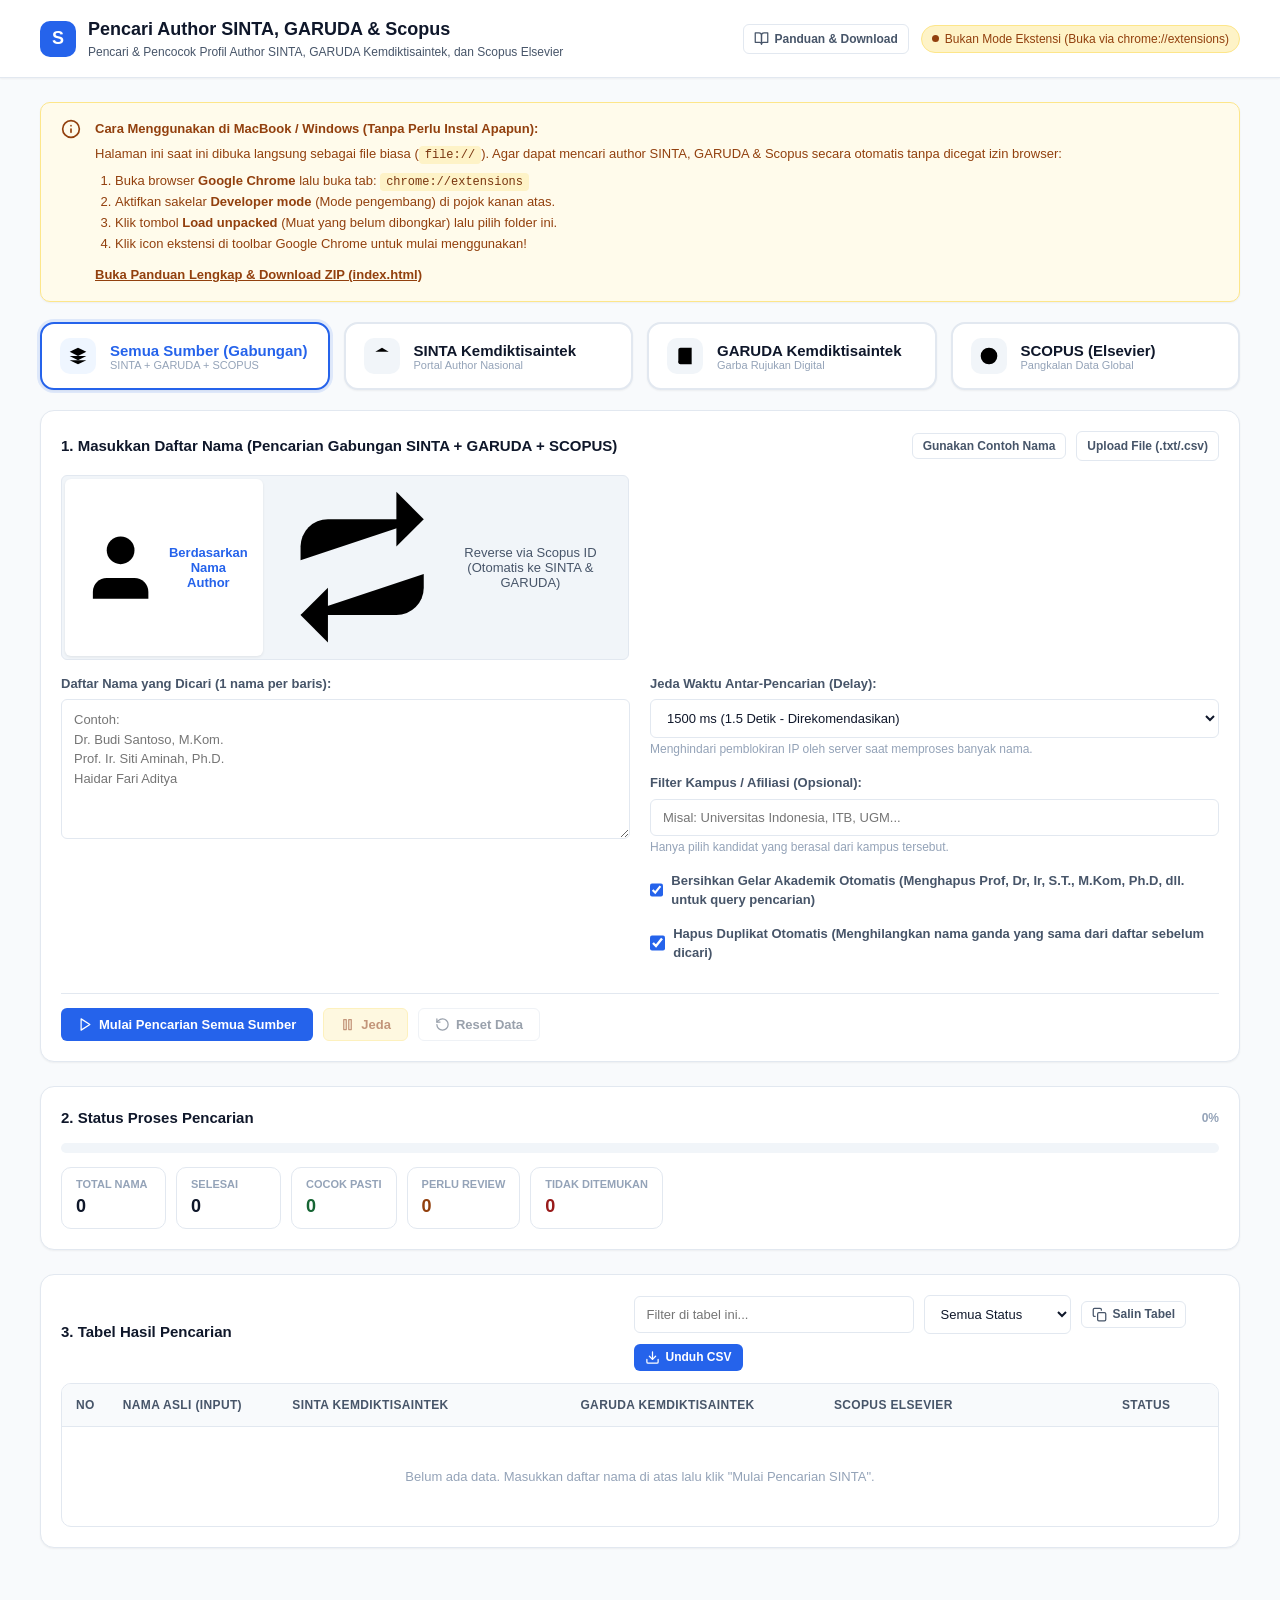
==== commit be0580c6: "Add Reverse Lookup from Scopus ID to SINTA and GARUDA" ====
--- a/dashboard.html
+++ b/dashboard.html
@@ -108,10 +108,24 @@
                 </div>
             </div>
 
+            <!-- Input Mode Selector (Name vs Scopus ID Reverse Lookup) -->
+            <div class="input-mode-container">
+                <div class="segmented-control" id="inputModeSelector">
+                    <button type="button" class="segmented-btn active" id="inputModeName" data-mode="name">
+                        <svg class="icon-sm" viewBox="0 0 24 24"><path d="M20 21v-2a4 4 0 0 0-4-4H8a4 4 0 0 0-4 4v2"></path><circle cx="12" cy="7" r="4"></circle></svg>
+                        Berdasarkan Nama Author
+                    </button>
+                    <button type="button" class="segmented-btn" id="inputModeScopusId" data-mode="scopus_id">
+                        <svg class="icon-sm" viewBox="0 0 24 24"><polyline points="17 1 21 5 17 9"></polyline><path d="M3 11V9a4 4 0 0 1 4-4h14"></path><polyline points="7 23 3 19 7 15"></polyline><path d="M21 13v2a4 4 0 0 1-4 4H3"></path></svg>
+                        Reverse via Scopus ID (Otomatis ke SINTA & GARUDA)
+                    </button>
+                </div>
+            </div>
+
             <div class="grid-2">
                 <!-- Names Textarea -->
                 <div>
-                    <label for="namesInput">Daftar Nama yang Dicari (1 nama per baris):</label>
+                    <label for="namesInput" id="namesInputLabel">Daftar Nama yang Dicari (1 nama per baris):</label>
                     <textarea id="namesInput" placeholder="Contoh:&#10;Dr. Budi Santoso, M.Kom.&#10;Prof. Ir. Siti Aminah, Ph.D.&#10;Haidar Fari Aditya"></textarea>
                 </div>
 
--- a/style.css
+++ b/style.css
@@ -855,3 +855,44 @@
     border-radius: var(--radius-sm);
     font-weight: 500;
 }
+
+/* Segmented Control for Input Mode Switch */
+.input-mode-container {
+    margin-bottom: 14px;
+}
+
+.segmented-control {
+    display: inline-flex;
+    background: #f1f5f9;
+    padding: 3px;
+    border-radius: var(--radius-sm);
+    border: 1px solid var(--border-color);
+    gap: 3px;
+}
+
+.segmented-btn {
+    display: inline-flex;
+    align-items: center;
+    gap: 6px;
+    padding: 6px 14px;
+    border-radius: var(--radius-sm);
+    font-size: 13px;
+    font-weight: 500;
+    color: var(--text-secondary);
+    background: transparent;
+    border: none;
+    cursor: pointer;
+    transition: all 0.15s ease;
+    font-family: inherit;
+}
+
+.segmented-btn:hover {
+    color: var(--text-main);
+}
+
+.segmented-btn.active {
+    background: #ffffff;
+    color: var(--primary);
+    font-weight: 600;
+    box-shadow: 0 1px 3px rgba(0, 0, 0, 0.08);
+}
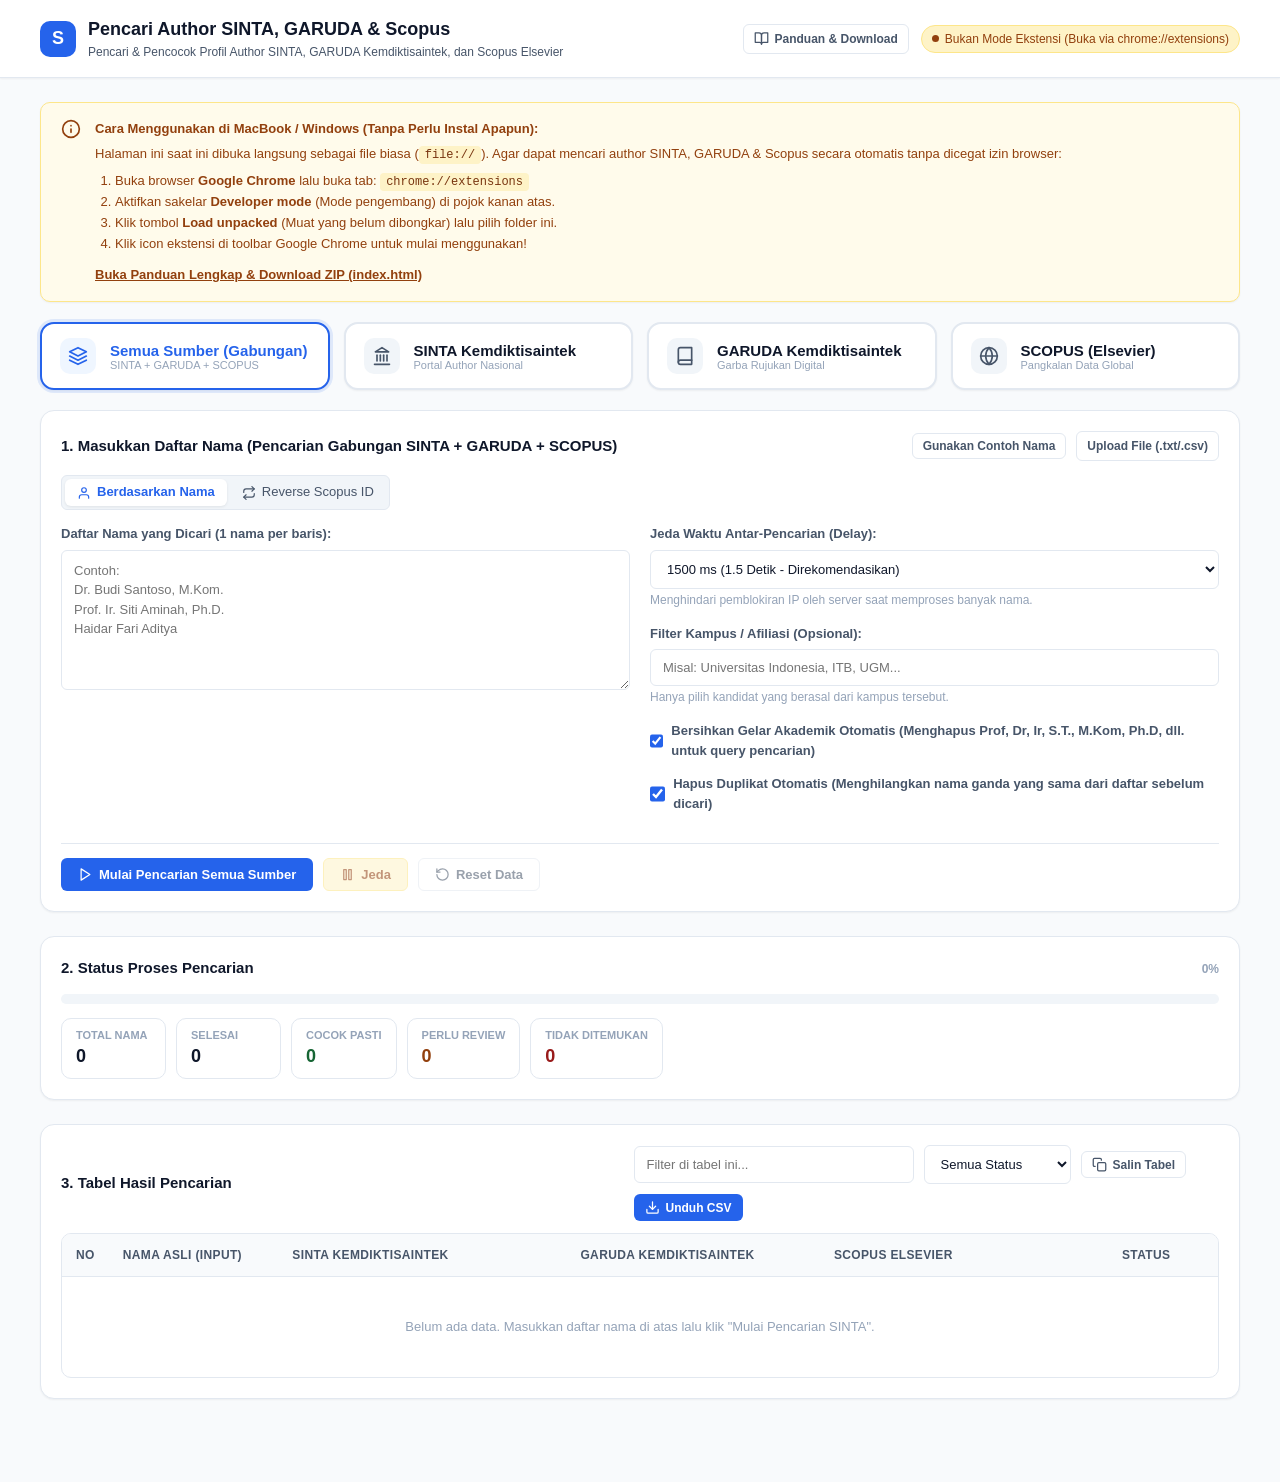
==== commit ad04112c: "Fix oversized segmented mode buttons and SVG icon dimensions" ====
--- a/dashboard.html
+++ b/dashboard.html
@@ -112,12 +112,12 @@
             <div class="input-mode-container">
                 <div class="segmented-control" id="inputModeSelector">
                     <button type="button" class="segmented-btn active" id="inputModeName" data-mode="name">
-                        <svg class="icon-sm" viewBox="0 0 24 24"><path d="M20 21v-2a4 4 0 0 0-4-4H8a4 4 0 0 0-4 4v2"></path><circle cx="12" cy="7" r="4"></circle></svg>
-                        Berdasarkan Nama Author
+                        <svg class="icon icon-sm" width="14" height="14" viewBox="0 0 24 24" fill="none" stroke="currentColor" stroke-width="2" stroke-linecap="round" stroke-linejoin="round"><path d="M20 21v-2a4 4 0 0 0-4-4H8a4 4 0 0 0-4 4v2"></path><circle cx="12" cy="7" r="4"></circle></svg>
+                        Berdasarkan Nama
                     </button>
                     <button type="button" class="segmented-btn" id="inputModeScopusId" data-mode="scopus_id">
-                        <svg class="icon-sm" viewBox="0 0 24 24"><polyline points="17 1 21 5 17 9"></polyline><path d="M3 11V9a4 4 0 0 1 4-4h14"></path><polyline points="7 23 3 19 7 15"></polyline><path d="M21 13v2a4 4 0 0 1-4 4H3"></path></svg>
-                        Reverse via Scopus ID (Otomatis ke SINTA & GARUDA)
+                        <svg class="icon icon-sm" width="14" height="14" viewBox="0 0 24 24" fill="none" stroke="currentColor" stroke-width="2" stroke-linecap="round" stroke-linejoin="round"><polyline points="17 1 21 5 17 9"></polyline><path d="M3 11V9a4 4 0 0 1 4-4h14"></path><polyline points="7 23 3 19 7 15"></polyline><path d="M21 13v2a4 4 0 0 1-4 4H3"></path></svg>
+                        Reverse Scopus ID
                     </button>
                 </div>
             </div>
--- a/style.css
+++ b/style.css
@@ -223,9 +223,7 @@
     box-shadow: 0 0 0 3px rgba(37, 99, 235, 0.12), var(--shadow-sm);
 }
 
-.icon {
-    width: 15px;
-    height: 15px;
+.icon, .icon-sm, .icon-lg {
     stroke: currentColor;
     stroke-width: 2;
     stroke-linecap: round;
@@ -234,6 +232,16 @@
     display: inline-block;
     vertical-align: -2px;
     flex-shrink: 0;
+}
+
+.icon-sm {
+    width: 14px;
+    height: 14px;
+}
+
+.icon {
+    width: 15px;
+    height: 15px;
 }
 
 .icon-lg {
@@ -874,7 +882,7 @@
     display: inline-flex;
     align-items: center;
     gap: 6px;
-    padding: 6px 14px;
+    padding: 5px 12px;
     border-radius: var(--radius-sm);
     font-size: 13px;
     font-weight: 500;
@@ -884,6 +892,20 @@
     cursor: pointer;
     transition: all 0.15s ease;
     font-family: inherit;
+    line-height: 1.3;
+}
+
+.segmented-btn svg {
+    width: 14px;
+    height: 14px;
+    max-width: 14px;
+    max-height: 14px;
+    stroke: currentColor;
+    stroke-width: 2;
+    stroke-linecap: round;
+    stroke-linejoin: round;
+    fill: none;
+    flex-shrink: 0;
 }
 
 .segmented-btn:hover {
